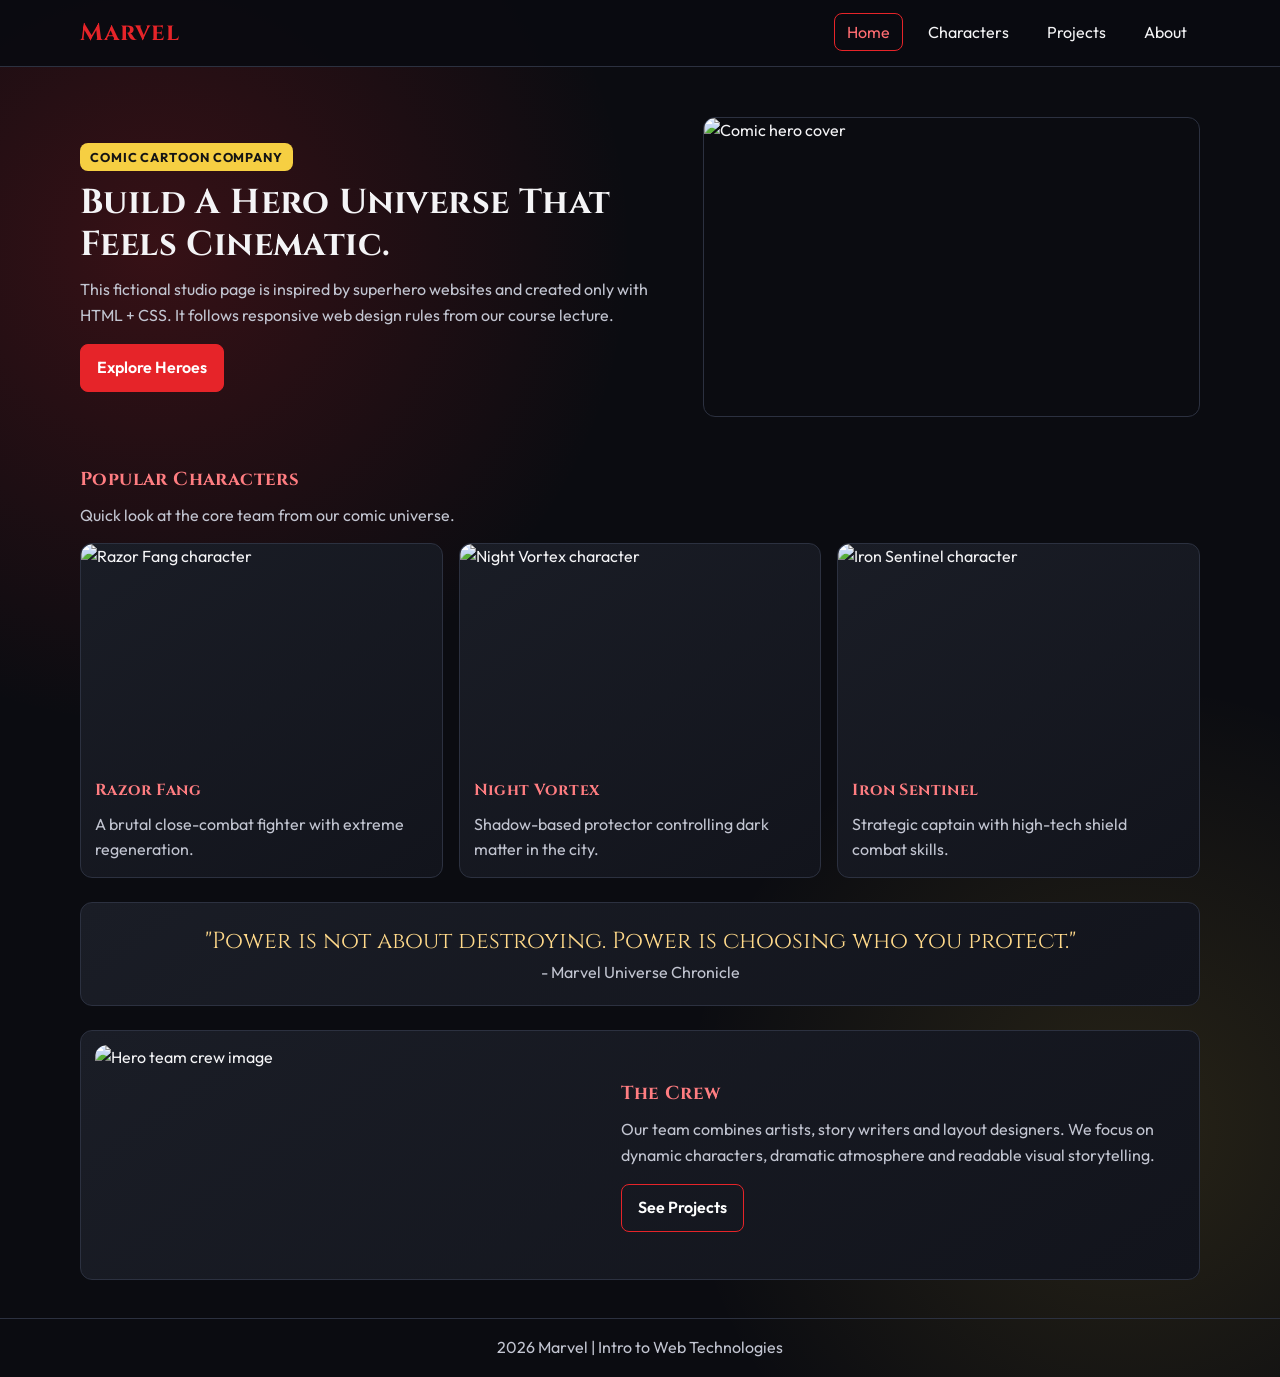
==== comic-company/index.html @ c3852325 "Add files via upload" ====
﻿<!DOCTYPE html>
<html lang="en">
<head>
  <meta charset="UTF-8">
  <meta name="viewport" content="width=device-width, initial-scale=1.0">
  <title>Marvel | Home</title>
  <link rel="icon" type="image/jpeg" href="../images/spiderman.jpg">
  <link rel="preconnect" href="https://fonts.googleapis.com">
  <link rel="preconnect" href="https://fonts.gstatic.com" crossorigin>
  <link href="https://fonts.googleapis.com/css2?family=Cinzel:wght@600;700;800&family=Outfit:wght@300;400;500;600;700&display=swap" rel="stylesheet">
  <link rel="stylesheet" href="style.css">
</head>
<body>
  <header class="site-header">
    <div class="container nav-wrap">
      <h1 class="logo">Marvel</h1>
      <nav>
        <ul class="nav-links">
          <li><a class="active" href="index.html">Home</a></li>
          <li><a href="characters.html">Characters</a></li>
          <li><a href="projects.html">Projects</a></li>
          <li><a href="about.html">About</a></li>
        </ul>
      </nav>
    </div>
  </header>

  <main>
    <section class="hero">
      <div class="container hero-grid">
        <div>
          <p class="tag">COMIC CARTOON COMPANY</p>
          <h2>Build A Hero Universe That Feels Cinematic.</h2>
          <p>
            This fictional studio page is inspired by superhero websites and created only with HTML + CSS.
            It follows responsive web design rules from our course lecture.
          </p>
          <a class="btn" href="characters.html">Explore Heroes</a>
        </div>
        <img src="../images/spiderman.jpg" alt="Comic hero cover">
      </div>
    </section>

    <section class="container section-space">
      <div class="section-header">
        <h3>Popular Characters</h3>
        <p>Quick look at the core team from our comic universe.</p>
      </div>
      <div class="card-grid">
        <article class="card">
          <img src="../images/wolverine.jpg" alt="Razor Fang character">
          <div class="card-body">
            <h4>Razor Fang</h4>
            <p>A brutal close-combat fighter with extreme regeneration.</p>
          </div>
        </article>
        <article class="card">
          <img src="../images/venom.jpg" alt="Night Vortex character">
          <div class="card-body">
            <h4>Night Vortex</h4>
            <p>Shadow-based protector controlling dark matter in the city.</p>
          </div>
        </article>
        <article class="card">
          <img src="../images/captain-amerika.jpg" alt="Iron Sentinel character">
          <div class="card-body">
            <h4>Iron Sentinel</h4>
            <p>Strategic captain with high-tech shield combat skills.</p>
          </div>
        </article>
      </div>
    </section>

    <section class="quote-block container section-space">
      <blockquote>
        "Power is not about destroying. Power is choosing who you protect."
      </blockquote>
        <p>- Marvel Universe Chronicle</p>
    </section>

    <section class="container crew section-space">
      <img src="../images/x-men.jpg" alt="Hero team crew image">
      <div>
        <h3>The Crew</h3>
        <p>
          Our team combines artists, story writers and layout designers. We focus on dynamic characters,
          dramatic atmosphere and readable visual storytelling.
        </p>
        <a class="btn btn-outline" href="projects.html">See Projects</a>
      </div>
    </section>
  </main>

  <footer class="site-footer">
    <div class="container">
      <p>2026 Marvel | Intro to Web Technologies</p>
    </div>
  </footer>
</body>
</html>
---- comic-company/style.css ----
﻿:root {
  --bg: #0c0d12;
  --panel: #171a22;
  --line: #2c3140;
  --text: #f4f4f6;
  --muted: #c2c5d1;
  --red: #e62429;
  --yellow: #f6cf42;
}

* {
  box-sizing: border-box;
  margin: 0;
  padding: 0;
}

body {
  font-family: "Outfit", "Segoe UI", sans-serif;
  color: var(--text);
  line-height: 1.6;
  background:
    radial-gradient(circle at 12% 18%, rgba(230, 36, 41, 0.2), transparent 30%),
    radial-gradient(circle at 88% 82%, rgba(246, 207, 66, 0.12), transparent 28%),
    #0b0c11;
}

img {
  max-width: 100%;
  display: block;
  border-radius: 12px;
}

.container {
  width: min(1120px, 92%);
  margin: 0 auto;
}

.site-header {
  position: sticky;
  top: 0;
  z-index: 20;
  background: rgba(10, 11, 16, 0.94);
  border-bottom: 1px solid var(--line);
}

.nav-wrap {
  display: flex;
  justify-content: space-between;
  align-items: center;
  gap: 16px;
  padding: 14px 0;
}

.logo {
  font-family: "Cinzel", serif;
  font-size: 1.5rem;
  letter-spacing: 0.8px;
  color: var(--red);
}

.nav-links {
  display: flex;
  flex-wrap: wrap;
  list-style: none;
  gap: 12px;
}

.nav-links a {
  text-decoration: none;
  color: var(--text);
  border: 1px solid transparent;
  border-radius: 8px;
  padding: 8px 12px;
  transition: 0.2s ease;
}

.nav-links a:hover,
.nav-links a.active {
  border-color: var(--red);
  color: #ff6d72;
}

.hero {
  padding: 50px 0 24px;
}

.hero-grid {
  display: grid;
  grid-template-columns: 1.2fr 1fr;
  gap: 26px;
  align-items: center;
}

.hero-grid img {
  min-height: 300px;
  object-fit: cover;
  object-position: center top;
  border: 1px solid var(--line);
}

.tag {
  display: inline-block;
  background: var(--yellow);
  color: #141414;
  border-radius: 8px;
  padding: 4px 10px;
  font-size: 0.8rem;
  font-weight: 700;
  letter-spacing: 0.9px;
  margin-bottom: 11px;
}

h2,
h3,
h4 {
  font-family: "Cinzel", serif;
  letter-spacing: 0.4px;
}

h2 {
  font-size: clamp(1.5rem, 2.7vw, 2.3rem);
  line-height: 1.2;
  margin-bottom: 12px;
}

h3,
h4 {
  color: #ff7d81;
  margin-bottom: 8px;
}

p {
  color: var(--muted);
}

.btn {
  margin-top: 16px;
  display: inline-block;
  text-decoration: none;
  color: #fff;
  background: var(--red);
  border: 1px solid var(--red);
  border-radius: 8px;
  padding: 10px 16px;
  font-weight: 600;
}

.btn-outline {
  background: transparent;
}

.section-space {
  margin-top: 24px;
}

.section-header {
  margin-bottom: 14px;
}

.section-header p {
  margin-top: 4px;
}

.card-grid {
  display: grid;
  grid-template-columns: repeat(3, 1fr);
  gap: 16px;
}

.card,
.timeline article,
.about-grid article,
.contact-box,
.quote-block,
.crew {
  background: linear-gradient(145deg, #1a1d26 0%, #12141c 100%);
  border: 1px solid var(--line);
  border-radius: 12px;
}

.card img {
  height: 220px;
  object-fit: cover;
  object-position: center top;
}

.card-body {
  padding: 14px;
}

.quote-block {
  text-align: center;
  padding: 20px;
}

.quote-block blockquote {
  font-family: "Cinzel", serif;
  color: #ffd98a;
  font-size: clamp(1.05rem, 2vw, 1.45rem);
}

.crew {
  padding: 14px;
  display: grid;
  grid-template-columns: 1fr 1.1fr;
  gap: 14px;
  align-items: center;
}

.crew img {
  min-height: 220px;
  object-fit: cover;
  object-position: center top;
}

.content-page {
  padding: 38px 0 48px;
}

.timeline {
  display: grid;
  gap: 12px;
}

.timeline article,
.about-grid article,
.contact-box {
  padding: 15px;
}

.poster-wall {
  display: grid;
  grid-template-columns: repeat(3, 1fr);
  gap: 12px;
}

.poster-wall figure {
  margin: 0;
  background: linear-gradient(145deg, #1a1d26 0%, #12141c 100%);
  border: 1px solid var(--line);
  border-radius: 12px;
  overflow: hidden;
}

.poster-wall img {
  height: 180px;
  object-fit: cover;
  border-radius: 0;
}

.poster-wall figcaption {
  padding: 10px 12px 12px;
  font-size: 0.9rem;
  color: var(--muted);
}

.about-grid {
  display: grid;
  grid-template-columns: repeat(3, 1fr);
  gap: 12px;
}

.site-footer {
  border-top: 1px solid var(--line);
  margin-top: 38px;
  text-align: center;
  padding: 16px 0;
}

/* Tablet: 768px - 1024px */
@media (max-width: 1024px) and (min-width: 768px) {
  .hero-grid,
  .crew {
    grid-template-columns: 1fr;
  }

  .card-grid,
  .poster-wall,
  .about-grid {
    grid-template-columns: repeat(2, 1fr);
  }
}

/* Mobile: 767px and below */
@media (max-width: 767px) {
  .nav-wrap {
    flex-direction: column;
    align-items: flex-start;
  }

  .nav-links {
    gap: 8px;
  }

  .hero {
    padding-top: 34px;
  }

  .hero-grid,
  .card-grid,
  .poster-wall,
  .about-grid,
  .crew {
    grid-template-columns: 1fr;
  }

  .card img,
  .poster-wall img {
    height: auto;
    min-height: 170px;
  }
}

/* Safety near 320px */
@media (max-width: 360px) {
  .logo {
    font-size: 1.2rem;
  }

  .nav-links a {
    font-size: 0.88rem;
    padding: 7px 10px;
  }

  .btn {
    width: 100%;
    text-align: center;
  }
}
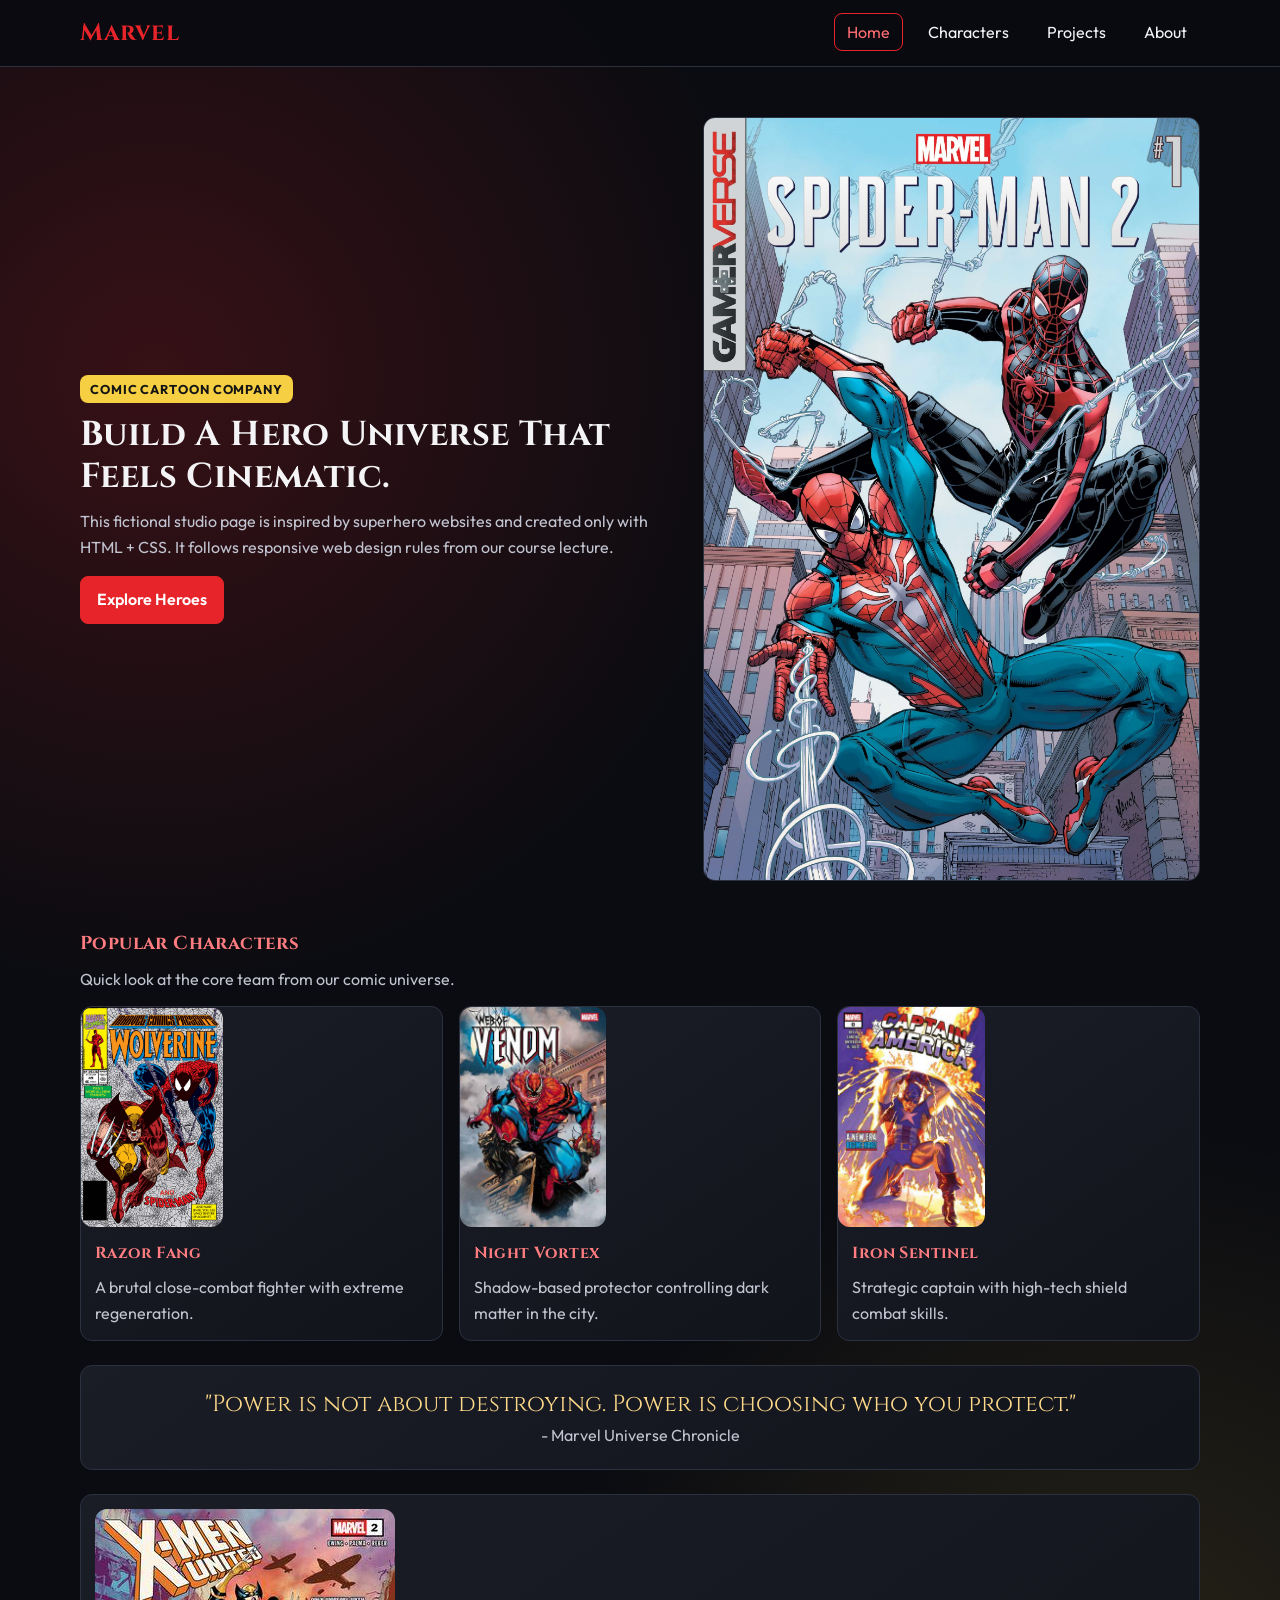
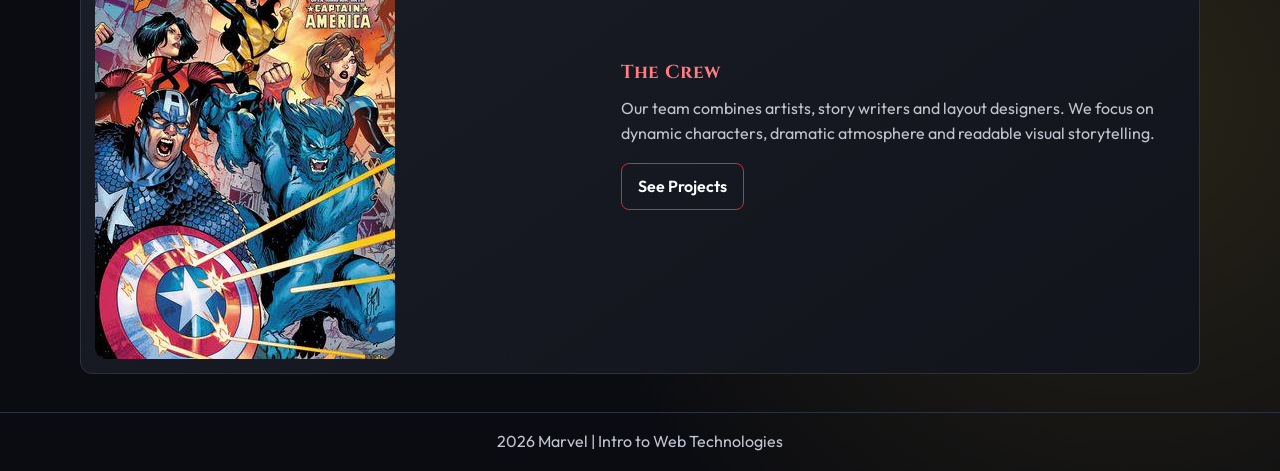
==== commit 8032fccd: "index.html" ====
--- a/comic-company/index.html
+++ b/comic-company/index.html
@@ -1,100 +1,100 @@
-﻿<!DOCTYPE html>
-<html lang="en">
-<head>
-  <meta charset="UTF-8">
-  <meta name="viewport" content="width=device-width, initial-scale=1.0">
-  <title>Marvel | Home</title>
-  <link rel="icon" type="image/jpeg" href="../images/spiderman.jpg">
-  <link rel="preconnect" href="https://fonts.googleapis.com">
-  <link rel="preconnect" href="https://fonts.gstatic.com" crossorigin>
-  <link href="https://fonts.googleapis.com/css2?family=Cinzel:wght@600;700;800&family=Outfit:wght@300;400;500;600;700&display=swap" rel="stylesheet">
-  <link rel="stylesheet" href="style.css">
-</head>
-<body>
-  <header class="site-header">
-    <div class="container nav-wrap">
-      <h1 class="logo">Marvel</h1>
-      <nav>
-        <ul class="nav-links">
-          <li><a class="active" href="index.html">Home</a></li>
-          <li><a href="characters.html">Characters</a></li>
-          <li><a href="projects.html">Projects</a></li>
-          <li><a href="about.html">About</a></li>
-        </ul>
-      </nav>
-    </div>
-  </header>
-
-  <main>
-    <section class="hero">
-      <div class="container hero-grid">
-        <div>
-          <p class="tag">COMIC CARTOON COMPANY</p>
-          <h2>Build A Hero Universe That Feels Cinematic.</h2>
-          <p>
-            This fictional studio page is inspired by superhero websites and created only with HTML + CSS.
-            It follows responsive web design rules from our course lecture.
-          </p>
-          <a class="btn" href="characters.html">Explore Heroes</a>
-        </div>
-        <img src="../images/spiderman.jpg" alt="Comic hero cover">
-      </div>
-    </section>
-
-    <section class="container section-space">
-      <div class="section-header">
-        <h3>Popular Characters</h3>
-        <p>Quick look at the core team from our comic universe.</p>
-      </div>
-      <div class="card-grid">
-        <article class="card">
-          <img src="../images/wolverine.jpg" alt="Razor Fang character">
-          <div class="card-body">
-            <h4>Razor Fang</h4>
-            <p>A brutal close-combat fighter with extreme regeneration.</p>
-          </div>
-        </article>
-        <article class="card">
-          <img src="../images/venom.jpg" alt="Night Vortex character">
-          <div class="card-body">
-            <h4>Night Vortex</h4>
-            <p>Shadow-based protector controlling dark matter in the city.</p>
-          </div>
-        </article>
-        <article class="card">
-          <img src="../images/captain-amerika.jpg" alt="Iron Sentinel character">
-          <div class="card-body">
-            <h4>Iron Sentinel</h4>
-            <p>Strategic captain with high-tech shield combat skills.</p>
-          </div>
-        </article>
-      </div>
-    </section>
-
-    <section class="quote-block container section-space">
-      <blockquote>
-        "Power is not about destroying. Power is choosing who you protect."
-      </blockquote>
-        <p>- Marvel Universe Chronicle</p>
-    </section>
-
-    <section class="container crew section-space">
-      <img src="../images/x-men.jpg" alt="Hero team crew image">
-      <div>
-        <h3>The Crew</h3>
-        <p>
-          Our team combines artists, story writers and layout designers. We focus on dynamic characters,
-          dramatic atmosphere and readable visual storytelling.
-        </p>
-        <a class="btn btn-outline" href="projects.html">See Projects</a>
-      </div>
-    </section>
-  </main>
-
-  <footer class="site-footer">
-    <div class="container">
-      <p>2026 Marvel | Intro to Web Technologies</p>
-    </div>
-  </footer>
-</body>
+﻿<!DOCTYPE html>
+<html lang="en">
+<head>
+  <meta charset="UTF-8">
+  <meta name="viewport" content="width=device-width, initial-scale=1.0">
+  <title>Marvel | Home</title>
+  <link rel="icon" type="image/jpeg" href="../images/spiderman.jpg">
+  <link rel="preconnect" href="https://fonts.googleapis.com">
+  <link rel="preconnect" href="https://fonts.gstatic.com" crossorigin>
+  <link href="https://fonts.googleapis.com/css2?family=Cinzel:wght@600;700;800&family=Outfit:wght@300;400;500;600;700&display=swap" rel="stylesheet">
+  <link rel="stylesheet" href="style.css">
+</head>
+<body>
+  <header class="site-header">
+    <div class="container nav-wrap">
+      <h1 class="logo">Marvel</h1>
+      <nav>
+        <ul class="nav-links">
+          <li><a class="active" href="index.html">Home</a></li>
+          <li><a href="characters.html">Characters</a></li>
+          <li><a href="projects.html">Projects</a></li>
+          <li><a href="about.html">About</a></li>
+        </ul>
+      </nav>
+    </div>
+  </header>
+
+  <main>
+    <section class="hero">
+      <div class="container hero-grid">
+        <div>
+          <p class="tag">COMIC CARTOON COMPANY</p>
+          <h2>Build A Hero Universe That Feels Cinematic.</h2>
+          <p>
+            This fictional studio page is inspired by superhero websites and created only with HTML + CSS.
+            It follows responsive web design rules from our course lecture.
+          </p>
+          <a class="btn" href="characters.html">Explore Heroes</a>
+        </div>
+        <img src="images/spiderman.jpg" alt="Comic hero cover">
+      </div>
+    </section>
+
+    <section class="container section-space">
+      <div class="section-header">
+        <h3>Popular Characters</h3>
+        <p>Quick look at the core team from our comic universe.</p>
+      </div>
+      <div class="card-grid">
+        <article class="card">
+          <img src="images/wolverine.jpg" alt="Razor Fang character">
+          <div class="card-body">
+            <h4>Razor Fang</h4>
+            <p>A brutal close-combat fighter with extreme regeneration.</p>
+          </div>
+        </article>
+        <article class="card">
+          <img src="images/venom.jpg" alt="Night Vortex character">
+          <div class="card-body">
+            <h4>Night Vortex</h4>
+            <p>Shadow-based protector controlling dark matter in the city.</p>
+          </div>
+        </article>
+        <article class="card">
+          <img src="images/captain-amerika.jpg" alt="Iron Sentinel character">
+          <div class="card-body">
+            <h4>Iron Sentinel</h4>
+            <p>Strategic captain with high-tech shield combat skills.</p>
+          </div>
+        </article>
+      </div>
+    </section>
+
+    <section class="quote-block container section-space">
+      <blockquote>
+        "Power is not about destroying. Power is choosing who you protect."
+      </blockquote>
+        <p>- Marvel Universe Chronicle</p>
+    </section>
+
+    <section class="container crew section-space">
+      <img src="images/x-men.jpg" alt="Hero team crew image">
+      <div>
+        <h3>The Crew</h3>
+        <p>
+          Our team combines artists, story writers and layout designers. We focus on dynamic characters,
+          dramatic atmosphere and readable visual storytelling.
+        </p>
+        <a class="btn btn-outline" href="projects.html">See Projects</a>
+      </div>
+    </section>
+  </main>
+
+  <footer class="site-footer">
+    <div class="container">
+      <p>2026 Marvel | Intro to Web Technologies</p>
+    </div>
+  </footer>
+</body>
 </html>
